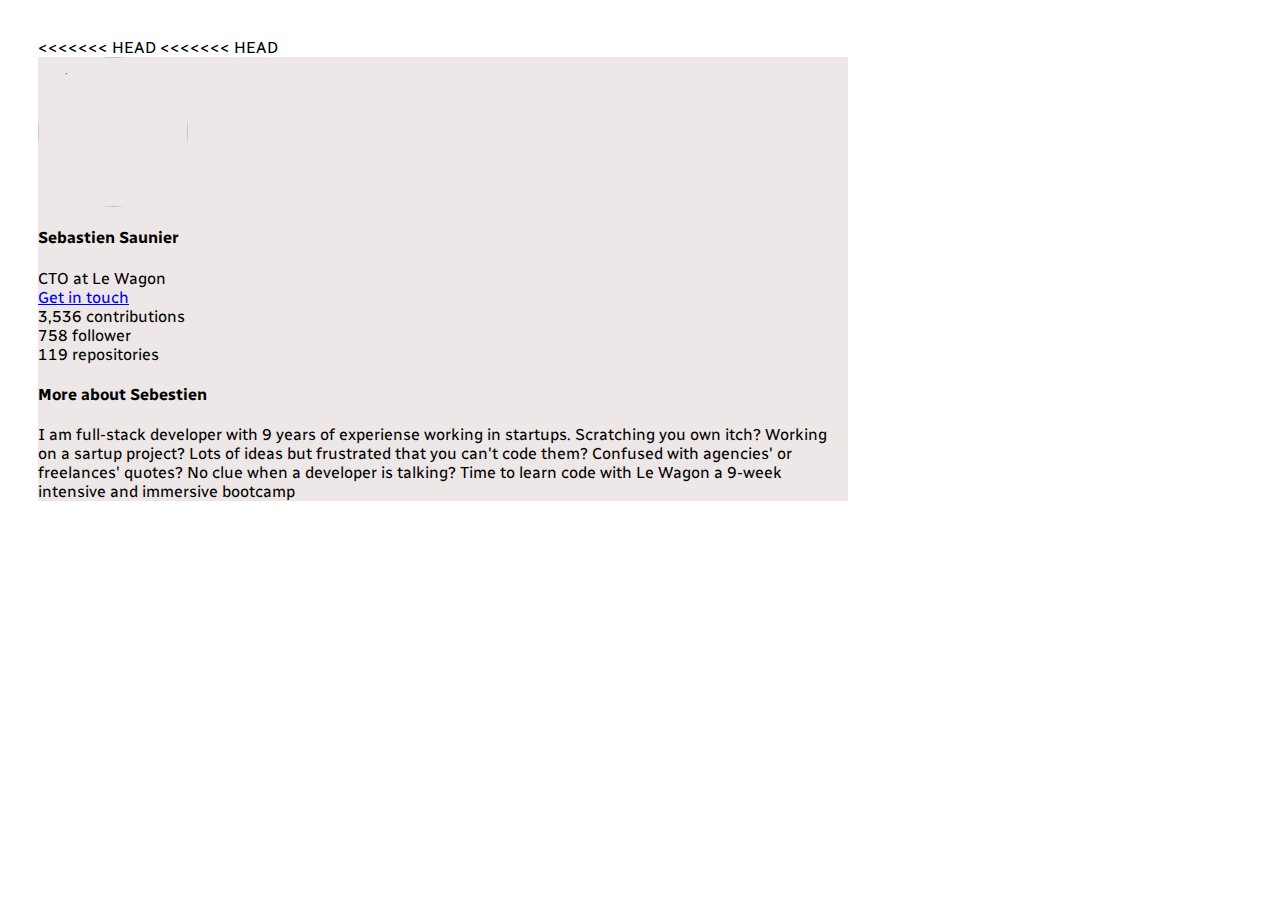
==== index.html @ d3c4bfcc "Update index.html" ====
<<<<<<< HEAD
<<<<<<< HEAD
<!DOCTYPE html>
<html lang="en">
<head>
    <meta charset="UTF-8">
    <meta http-equiv="X-UA-Compatible" content="IE=edge">
    <meta name="viewport" content="width=device-width, initial-scale=1.0">
    <title>Document</title>
    <link href="https://cdn.jsdelivr.net/npm/bootstrap@5.1.3/dist/css/bootstrap.min.css" rel="stylesheet" integrity="sha384-1BmE4kWBq78iYhFldvKuhfTAU6auU8tT94WrHftjDbrCEXSU1oBoqyl2QvZ6jIW3" crossorigin="anonymous">
    <link rel="stylesheet" href="https://cdn.jsdelivr.net/npm/bootstrap-icons@1.8.2/font/bootstrap-icons.css">
    <link rel="stylesheet" href="./assets/css/10.css">
    <link href="https://fonts.googleapis.com/css2?family=Radio+Canada&display=swap" rel="stylesheet">
</head>
<body>
    <div class="container d-flex shadow-lg justify-content-between m-5">
            <div class="card d-flex text-center pt-5 m-3 shadow" style="width: 25rem;">
                <div class="card-body m-3">
                    <img src="https://images.unsplash.com/photo-1615109398623-88346a601842?ixlib=rb-1.2.1&ixid=MnwxMjA3fDB8MHxzZWFyY2h8MTR8fG1hbnxlbnwwfHwwfHw%3D&auto=format&fit=crop&w=500&q=60" alt="...">
                <h4 class="card-title pt-2">Sebastien Saunier</h4>

                <div class="pb-3 fs-5 m-3">
                    <span class="text-secondary">CTO at Le Wagon</span>
                </div>
                <div>
                <a href="http://forben95.github.io/" class="btn btn btn-success fs-5 opacity-75 pt-2">Get in touch</a> 
                </div>
                </div>
            </div>


        <div class="d-flex container flex-wrap gap-4 p-3 justify-content-center">
                
            <div class="card p-5 crad shadow">
                <span class="text-success opacity-75 fs-2 text-center">3,536</span>
                <span class="text-secondary opacity-50 fs-5 text-center">contributions</span> 

            </div>

            <div class="card p-5 crad shadow">
                <span class="text-success opacity-75 fs-2 text-center">758</span>
                <span class="text-secondary opacity-50 fs-5 text-center">follower</span> 
            </div>

            <div class="card p-5 crad shadow">
                <span class="text-success opacity-75 fs-2 text-center">119</span>
                <span class="text-secondary opacity-50 fs-5 text-center">repositories</span> 
            </div>

            <div class="card d-flex justify-content-center shadow">
            <h4 class="text-center pt-5 pb-2">More about Sebestien</h4>
            <p class="text-justify m-3 pb-2 text-secondary">I am full-stack developer with 9 years of experiense working in startups. Scratching you own itch? Working on a sartup project? Lots of ideas but frustrated that you can't code them? Confused with agencies' or freelances' quotes? No clue when a developer is talking? Time to learn code with Le Wagon a 9-week intensive and immersive bootcamp
            </p>
            </div>

            </div>
        

    </div>




</body>
---- assets/css/10.css ----
body {
    padding: 30px;
    font-family: 'Radio Canada', sans-serif;
}



img {
    width: 150px;
    border-radius: 50%;
    height: 150px;
    object-fit: cover;
}

.crad {
    width: calc((100% - 2 * 1.5rem) / 3);
}

.container {
    width: 90vh;
    background-color: rgb(238, 231, 231);
}
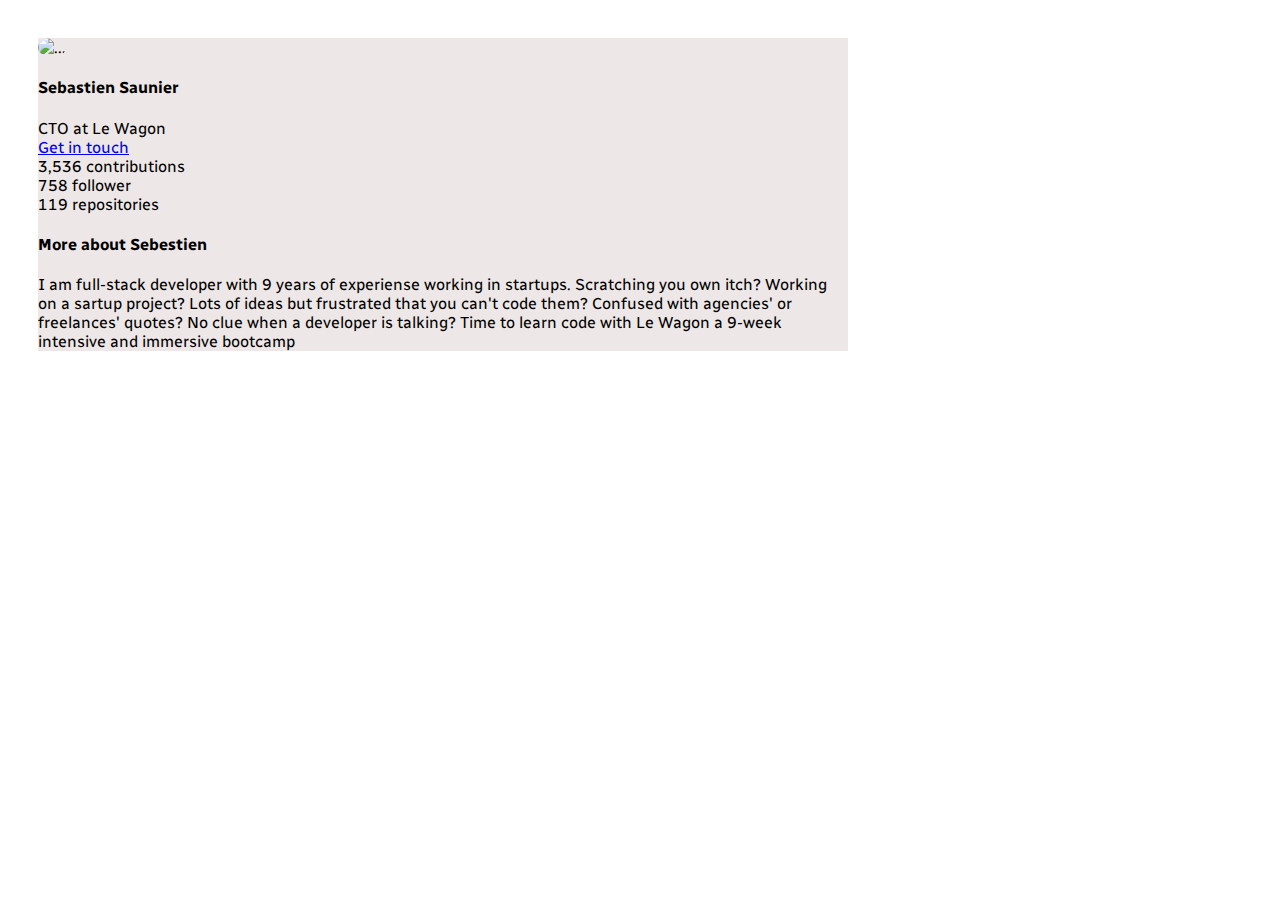
==== commit 2cc9fa44: "Update index.html" ====
--- a/index.html
+++ b/index.html
@@ -1,5 +1,3 @@
-<<<<<<< HEAD
-<<<<<<< HEAD
 <!DOCTYPE html>
 <html lang="en">
 <head>
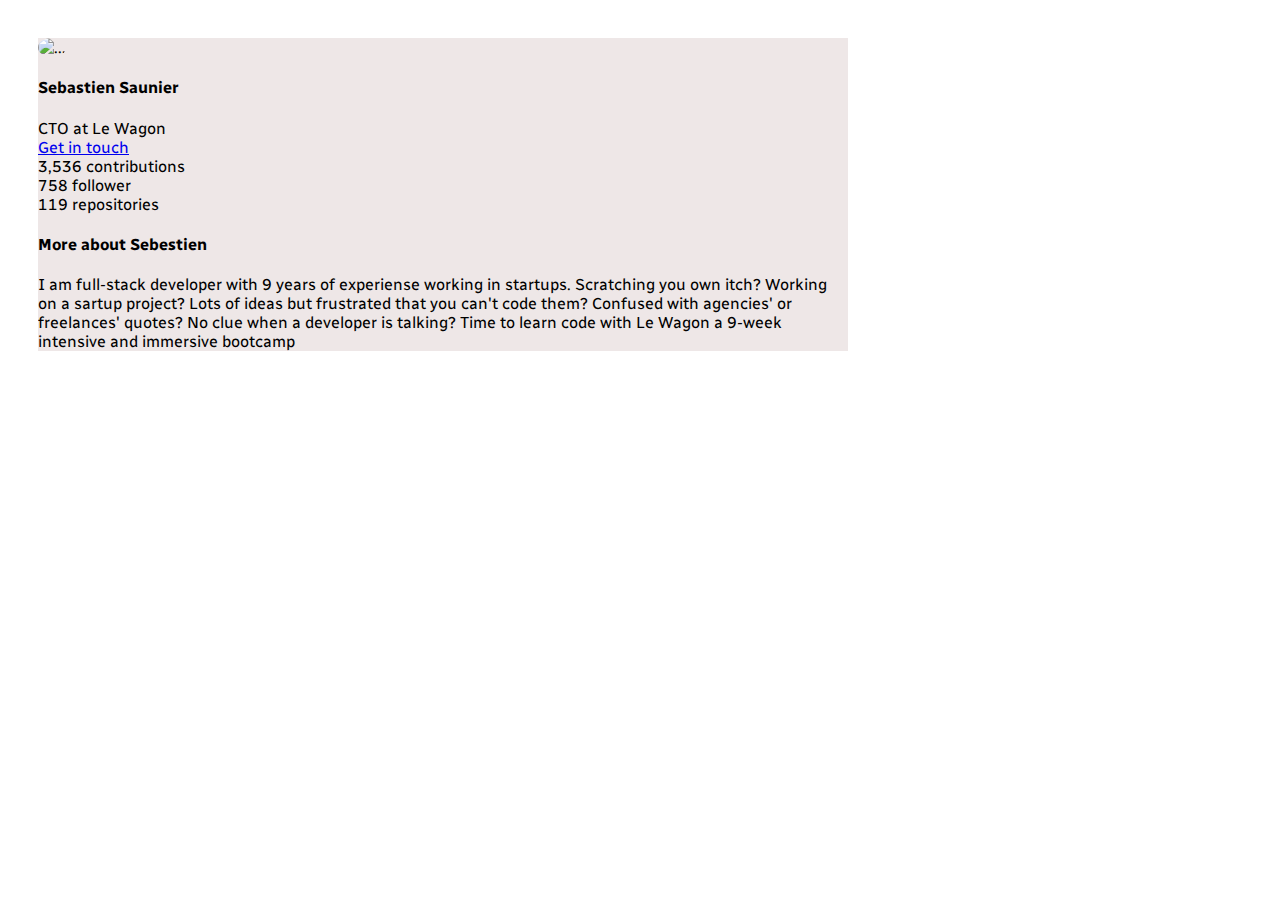
==== commit 4c59875e: "Update index.html" ====
--- a/index.html
+++ b/index.html
@@ -21,7 +21,7 @@
                     <span class="text-secondary">CTO at Le Wagon</span>
                 </div>
                 <div>
-                <a href="http://forben95.github.io/" class="btn btn btn-success fs-5 opacity-75 pt-2">Get in touch</a> 
+                <a href="https://github.com/Forben95/Home10" class="btn btn btn-success fs-5 opacity-75 pt-2">Get in touch</a> 
                 </div>
                 </div>
             </div>
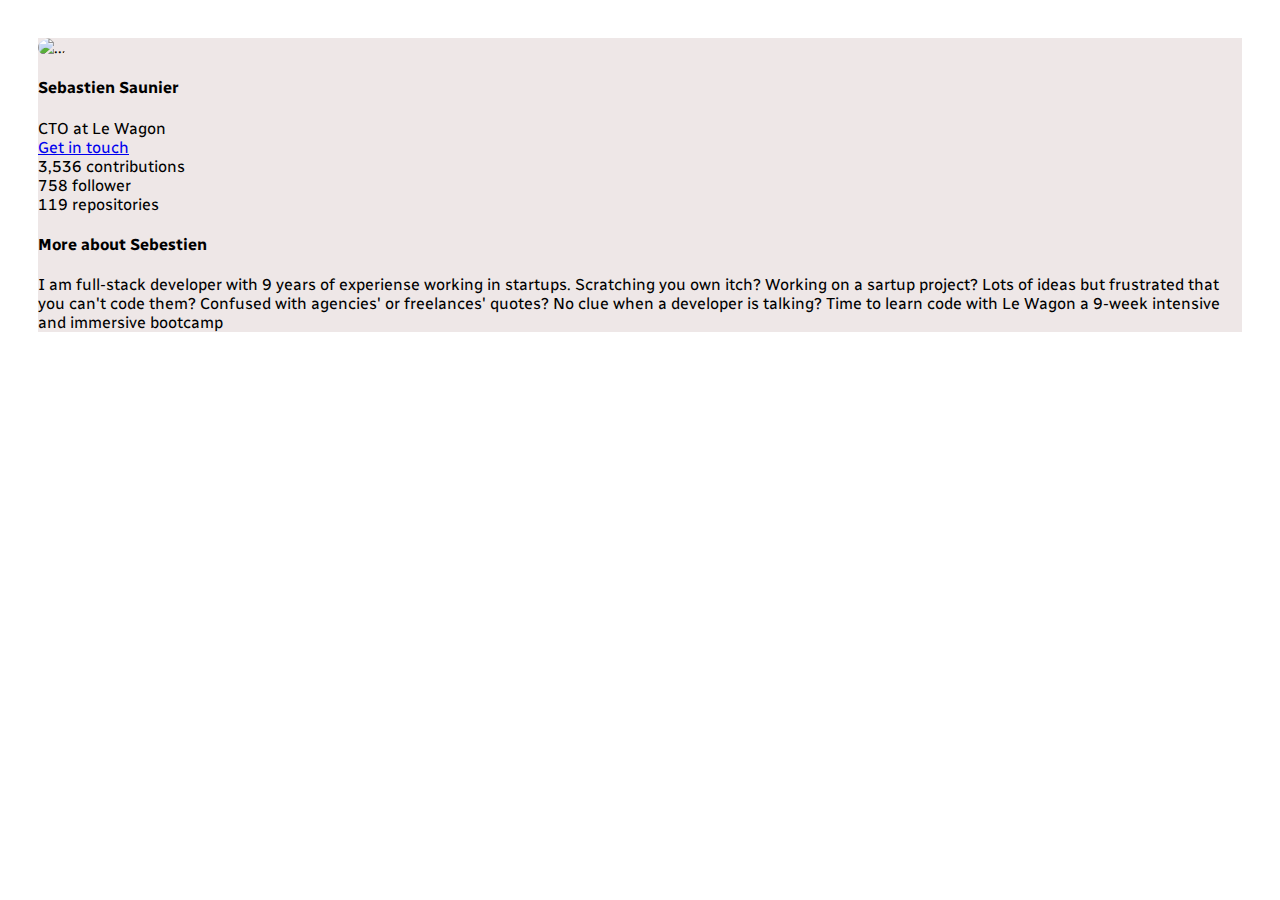
==== commit 183e8396: "0" ====
--- a/index.html
+++ b/index.html
@@ -12,19 +12,19 @@
 </head>
 <body>
     <div class="container d-flex shadow-lg justify-content-between m-5">
-            <div class="card d-flex text-center pt-5 m-3 shadow" style="width: 25rem;">
-                <div class="card-body m-3">
-                    <img src="https://images.unsplash.com/photo-1615109398623-88346a601842?ixlib=rb-1.2.1&ixid=MnwxMjA3fDB8MHxzZWFyY2h8MTR8fG1hbnxlbnwwfHwwfHw%3D&auto=format&fit=crop&w=500&q=60" alt="...">
+        <div class="card d-flex text-center pt-5 m-3 shadow" style="width: 25rem;">
+            <div class="card-body m-3">
+                <img src="https://images.unsplash.com/photo-1615109398623-88346a601842?ixlib=rb-1.2.1&ixid=MnwxMjA3fDB8MHxzZWFyY2h8MTR8fG1hbnxlbnwwfHwwfHw%3D&auto=format&fit=crop&w=500&q=60" alt="...">
                 <h4 class="card-title pt-2">Sebastien Saunier</h4>
 
                 <div class="pb-3 fs-5 m-3">
                     <span class="text-secondary">CTO at Le Wagon</span>
                 </div>
                 <div>
-                <a href="https://github.com/Forben95/Home10" class="btn btn btn-success fs-5 opacity-75 pt-2">Get in touch</a> 
-                </div>
+                <a href="http://forben95.github.io/" class="btn btn btn-success fs-5 opacity-75 pt-2">Get in touch</a> 
                 </div>
             </div>
+        </div>
 
 
         <div class="d-flex container flex-wrap gap-4 p-3 justify-content-center">
@@ -51,7 +51,7 @@
             </p>
             </div>
 
-            </div>
+        </div>
         
 
     </div>
@@ -60,4 +60,3 @@
 
 
 </body>
-
--- a/assets/css/10.css
+++ b/assets/css/10.css
@@ -1,23 +1,22 @@
-body {
-    padding: 30px;
-    font-family: 'Radio Canada', sans-serif;
-}
-
-
-
-img {
-    width: 150px;
-    border-radius: 50%;
-    height: 150px;
-    object-fit: cover;
-}
-
-.crad {
-    width: calc((100% - 2 * 1.5rem) / 3);
-}
-
-.container {
-    width: 90vh;
-    background-color: rgb(238, 231, 231);
-}
-
+body {
+    padding: 30px;
+    font-family: 'Radio Canada', sans-serif;
+}
+
+
+
+img {
+    width: 150px;
+    border-radius: 50%;
+    height: 150px;
+    object-fit: cover;
+}
+
+.crad {
+    width: calc((100% - 2 * 1.5rem) / 3);
+}
+
+.container {
+    background-color: rgb(238, 231, 231);
+}
+
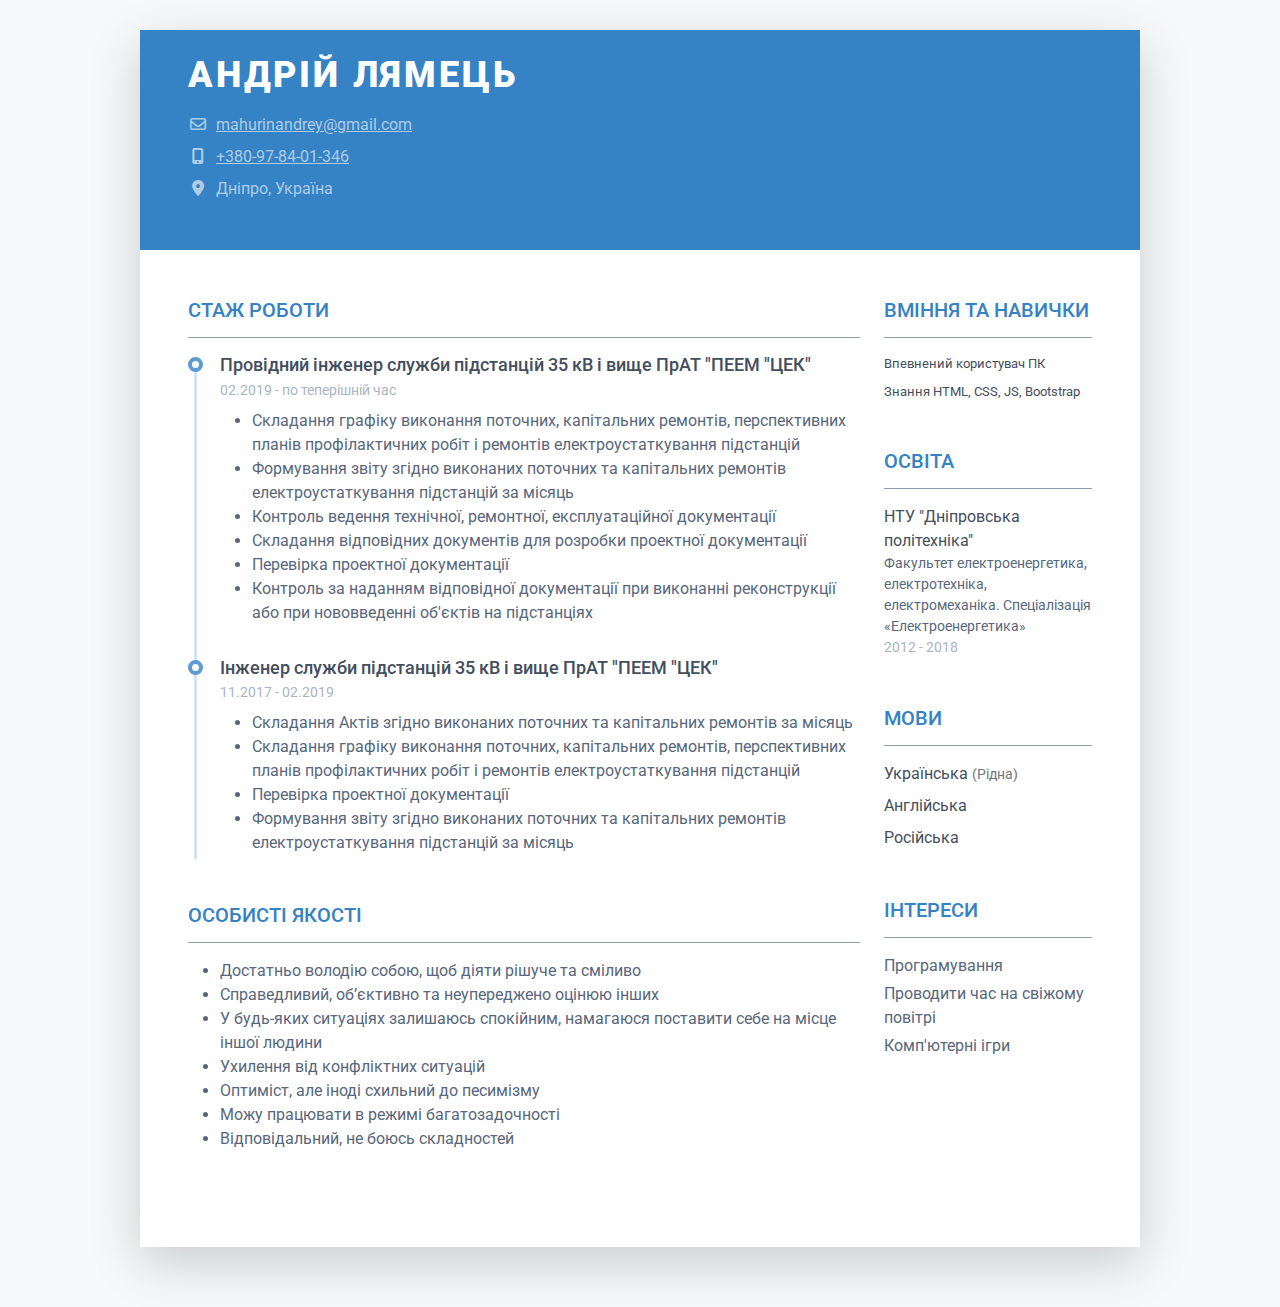
==== commit 4ae37a0a: "Resume" ====
--- a/index.html
+++ b/index.html
@@ -1,62 +1,197 @@
 <!DOCTYPE html>
-<html lang="en">
+<html lang="en"> 
 <head>
-    <meta charset="UTF-8">
+    <title>Андрій Лямець</title>
+    
+    <!-- Meta -->
+    <meta charset="utf-8">
     <meta http-equiv="X-UA-Compatible" content="IE=edge">
     <meta name="viewport" content="width=device-width, initial-scale=1.0">
-    <title>Document</title>
-    <link href="https://cdn.jsdelivr.net/npm/bootstrap@5.1.3/dist/css/bootstrap.min.css" rel="stylesheet" integrity="sha384-1BmE4kWBq78iYhFldvKuhfTAU6auU8tT94WrHftjDbrCEXSU1oBoqyl2QvZ6jIW3" crossorigin="anonymous">
-    <link rel="stylesheet" href="https://cdn.jsdelivr.net/npm/bootstrap-icons@1.8.2/font/bootstrap-icons.css">
-    <link rel="stylesheet" href="./assets/css/10.css">
-    <link href="https://fonts.googleapis.com/css2?family=Radio+Canada&display=swap" rel="stylesheet">
-</head>
-<body>
-    <div class="container d-flex shadow-lg justify-content-between m-5">
-        <div class="card d-flex text-center pt-5 m-3 shadow" style="width: 25rem;">
-            <div class="card-body m-3">
-                <img src="https://images.unsplash.com/photo-1615109398623-88346a601842?ixlib=rb-1.2.1&ixid=MnwxMjA3fDB8MHxzZWFyY2h8MTR8fG1hbnxlbnwwfHwwfHw%3D&auto=format&fit=crop&w=500&q=60" alt="...">
-                <h4 class="card-title pt-2">Sebastien Saunier</h4>
+    <meta name="description" content="Responsive Resume Template">
+    <meta name="author" content="Xiaoying Riley at 3rd Wave Media">    
+    
+    <!-- Google Font -->
+    <link href="https://fonts.googleapis.com/css?family=Roboto:300,400,500,700,900" rel="stylesheet">
 
-                <div class="pb-3 fs-5 m-3">
-                    <span class="text-secondary">CTO at Le Wagon</span>
-                </div>
-                <div>
-                <a href="http://forben95.github.io/" class="btn btn btn-success fs-5 opacity-75 pt-2">Get in touch</a> 
-                </div>
-            </div>
-        </div>
+		<!-- FontAwesome CDN -->
+		<link rel="stylesheet" href="https://cdnjs.cloudflare.com/ajax/libs/font-awesome/6.0.0/css/all.min.css" integrity="sha512-9usAa10IRO0HhonpyAIVpjrylPvoDwiPUiKdWk5t3PyolY1cOd4DSE0Ga+ri4AuTroPR5aQvXU9xC6qOPnzFeg==" crossorigin="anonymous" referrerpolicy="no-referrer" />
+    
+    <!-- FontAwesome JS-->
+		<script defer src="assets/fontawesome/js/all.min.js"></script>
+
+    <!-- Theme CSS -->  
+    <link id="theme-style" rel="stylesheet" href="assets/css/style.css">
 
 
-        <div class="d-flex container flex-wrap gap-4 p-3 justify-content-center">
-                
-            <div class="card p-5 crad shadow">
-                <span class="text-success opacity-75 fs-2 text-center">3,536</span>
-                <span class="text-secondary opacity-50 fs-5 text-center">contributions</span> 
+</head> 
 
-            </div>
+<body>	
 
-            <div class="card p-5 crad shadow">
-                <span class="text-success opacity-75 fs-2 text-center">758</span>
-                <span class="text-secondary opacity-50 fs-5 text-center">follower</span> 
-            </div>
+    <article class="resume-wrapper text-center position-relative">
+	    <div class="resume-wrapper-inner mx-auto text-start bg-white shadow-lg">
+		    <header class="resume-header pt-4 pt-md-0">
+			    <div class="row">
+				    <div class="col-block col-md-auto resume-picture-holder text-center text-md-start">
+				        <img class="picture" src="" alt="">
+				    </div><!--//col-->
+				    <div class="col">
+					    <div class="row p-4 justify-content-center justify-content-md-between">
+						    <div class="primary-info col-auto">
+							    <h1 class="name mt-0 mb-3 text-white text-uppercase text-uppercase">Андрій Лямець</h1>
+							    <ul class="list-unstyled">
+								    <li class="mb-2"><a class="text-link" href="mailto:mahurinandrey@gmail.com"><i class="far fa-envelope fa-fw me-2" data-fa-transform="grow-3"></i>mahurinandrey@gmail.com</a></li>
+								    <li class="mb-2"><a class="text-link" href="tel:+380-97-84-01-346"><i class="fas fa-mobile-alt fa-fw me-2" data-fa-transform="grow-6"></i>+380-97-84-01-346</a></li>
+										<li><p><i class="fa-solid fa-location-dot fa-fw me-2"></i>Дніпро, Україна</p></li>
+							    </ul>
+						    </div><!--//primary-info-->
+					    </div><!--//row-->
+					    
+				    </div><!--//col-->
+			    </div><!--//row-->
+		    </header>
+		    <div class="resume-body p-5">
+			    
+			    <div class="row">
+				    <div class="col-lg-9">
+					    <section class="resume-section experience-section mb-5">
+						    <h2 class="resume-section-title text-uppercase font-weight-bold pb-3 mb-3">Стаж роботи</h2>
+						    <div class="resume-section-content">
+							    <div class="resume-timeline position-relative">
+								    <article class="resume-timeline-item position-relative pb-3">
+									    
+									    <div class="resume-timeline-item-header mb-2">
+										    <div class="d-flex flex-column flex-md-row">
+										        <h3 class="resume-position-title font-weight-bold mb-1">Провідний інженер служби підстанцій 35 кВ і вище ПрАТ "ПЕЕМ "ЦЕК"</h3>
+										        <div class="resume-company-name ms-auto"></div>
+										    </div><!--//row-->
+										    <div class="resume-position-time">02.2019 - по теперішній час</div>
+									    </div><!--//resume-timeline-item-header-->
+									    <div class="resume-timeline-item-desc">
+										    <ul>
+											    <li>Складання графіку виконання поточних, капітальних ремонтів,  перспективних планів профілактичних робіт і ремонтів електроустаткування підстанцій</li>
+											    <li>Формування звіту згідно виконаних поточних та капітальних ремонтів електроустаткування підстанцій за місяць</li>
+												<li>Контроль ведення технічної, ремонтної, експлуатаційної документації</li>
+												<li>Складання відповідних документів для розробки проектної документації</li>
+                                                <li>Перевірка проектної документації</li>
+												<li>Контроль за наданням відповідної документації при виконанні реконструкції або при нововведенні об'єктів на підстанціях</li>
+										    </ul>
+									    </div><!--//resume-timeline-item-desc-->
 
-            <div class="card p-5 crad shadow">
-                <span class="text-success opacity-75 fs-2 text-center">119</span>
-                <span class="text-secondary opacity-50 fs-5 text-center">repositories</span> 
-            </div>
+								    </article><!--//resume-timeline-item-->
+								    
+								    <article class="resume-timeline-item position-relative">
+									    
+									    <div class="resume-timeline-item-header mb-2">
+										    <div class="d-flex flex-column flex-md-row">
+										        <h3 class="resume-position-title font-weight-bold mb-1">Інженер служби підстанцій 35 кВ і вище ПрАТ "ПЕЕМ "ЦЕК"</h3>
+										        <div class="resume-company-name ms-auto"></div>
+										    </div><!--//row-->
+										    <div class="resume-position-time">11.2017 - 02.2019</div>
+									    </div><!--//resume-timeline-item-header-->
+									    <div class="resume-timeline-item-desc">
+										    <ul>
+											    <li>Складання Актів згідно виконаних поточних та капітальних ремонтів за місяць</li>
+											    <li>Складання графіку виконання поточних, капітальних ремонтів,  перспективних планів профілактичних робіт і ремонтів електроустаткування підстанцій</li>
+                                                <li>Перевірка проектної документації</li>
+                                                <li>Формування звіту згідно виконаних поточних та капітальних ремонтів електроустаткування підстанцій за місяць</li>
+										    </ul>
+									    </div><!--//resume-timeline-item-desc-->
 
-            <div class="card d-flex justify-content-center shadow">
-            <h4 class="text-center pt-5 pb-2">More about Sebestien</h4>
-            <p class="text-justify m-3 pb-2 text-secondary">I am full-stack developer with 9 years of experiense working in startups. Scratching you own itch? Working on a sartup project? Lots of ideas but frustrated that you can't code them? Confused with agencies' or freelances' quotes? No clue when a developer is talking? Time to learn code with Le Wagon a 9-week intensive and immersive bootcamp
-            </p>
-            </div>
+								    </article><!--//resume-timeline-item-->
 
-        </div>
-        
+								    
+								    
+							    </div><!--//resume-timeline-->
 
-    </div>
-
-
-
+									<section class="resume-section summary-section mt-5">
+										<h2 class="resume-section-title text-uppercase font-weight-bold pb-3 mb-3">Особисті якості</h2>
+										<div class="resume-section-content">
+											<ul>
+											    <li>Достатньо володію собою, щоб діяти рішуче та сміливо</li>
+												<li>Справедливий, об’єктивно та неупереджено оцінюю інших</li>
+												<li>У будь-яких ситуаціях залишаюсь спокійним, намагаюся поставити себе на місце іншої людини</li>
+                                                <li>Ухилення від конфліктних ситуацій</li>
+											    <li>Оптиміст, але іноді схильний до песимізму</li>
+												<li>Можу працювати в режимі багатозадочності</li>
+                                                <li>Відповідальний, не боюсь складностей</li>
+										    </ul>
+										</div>
+			    				</section><!--//summary-section-->
+							    
+							    
+							    
+							    
+							    
+							    
+						    </div>
+					    </section><!--//experience-section-->
+				    </div>
+				    <div class="col-lg-3">
+					    <section class="resume-section skills-section mb-5">
+						    <h2 class="resume-section-title text-uppercase font-weight-bold pb-3 mb-3">Вміння та навички</h2>
+						    <div class="resume-section-content">
+						        <div class="resume-skill-item">
+							        <ul class="list-unstyled mb-4">
+								        <li class="mb-2">
+								            <div class="resume-skill-name">Впевнений користувач ПК</div>
+								        </li>
+								        <li class="mb-2">
+								        <li class="mb-2">
+								            <div class="resume-skill-name">Знання HTML, CSS, JS, Bootstrap</div>
+								        </li>
+							        </ul>
+						        </div><!--//resume-skill-item-->
+						        
+						    </div><!--resume-section-content-->
+					    </section><!--//skills-section-->
+					    <section class="resume-section education-section mb-5">
+						    <h2 class="resume-section-title text-uppercase font-weight-bold pb-3 mb-3">Освіта</h2>
+						    <div class="resume-section-content">
+							    <ul class="list-unstyled">
+								    <li class="mb-2">
+								        <div class="resume-degree font-weight-bold">НТУ "Дніпровська політехніка"</div>
+								        <div class="resume-degree-org">Факультет електроенергетика, електротехніка, електромеханіка. Спеціалізація «Електроенергетика»</div>
+								        <div class="resume-degree-time">2012 - 2018</div>
+								    </li>
+								    <!--<li>
+								        <div class="resume-degree font-weight-bold">ORT Dnipro</div>
+								        <div class="resume-degree-org">Курси з основ програмування HTML, CSS, JS</div>
+								        <div class="resume-degree-time">01.2022 - по теперішній час</div>
+								    </li>-->
+							    </ul>
+						    </div>
+					    </section><!--//education-section-->
+					    <section class="resume-section language-section mb-5">
+						    <h2 class="resume-section-title text-uppercase font-weight-bold pb-3 mb-3">Мови</h2>
+						    <div class="resume-section-content">
+							    <ul class="list-unstyled resume-lang-list">
+								    <li class="mb-2"><span class="resume-lang-name font-weight-bold">Українська</span> <small class="text-muted font-weight-normal">(Рідна)</small></li>
+									<li class="mb-2 align-middle"><span class="resume-lang-name font-weight-bold">Англійська</span> <small class="text-muted font-weight-normal"></small></li>
+								    <li class="mb-2 align-middle"><span class="resume-lang-name font-weight-bold">Російська</span> <small class="text-muted font-weight-normal"></small></li>
+								   
+							    </ul>
+						    </div>
+					    </section><!--//language-section-->
+					    <section class="resume-section interests-section mb-5">
+						    <h2 class="resume-section-title text-uppercase font-weight-bold pb-3 mb-3">Інтереси</h2>
+						    <div class="resume-section-content">
+							    <ul class="list-unstyled">
+								    <li class="mb-1">Програмування</li>
+								    <li class="mb-1">Проводити час на свіжому повітрі</li>
+								    <li class="mb-1">Комп'ютерні ігри</li>
+							    </ul>
+						    </div>
+					    </section><!--//interests-section-->
+					    
+				    </div>
+			    </div><!--//row-->
+		    </div><!--//resume-body-->
+		    
+		    
+	    </div>
+    </article> 
+   
 
 </body>
+</html> 
+
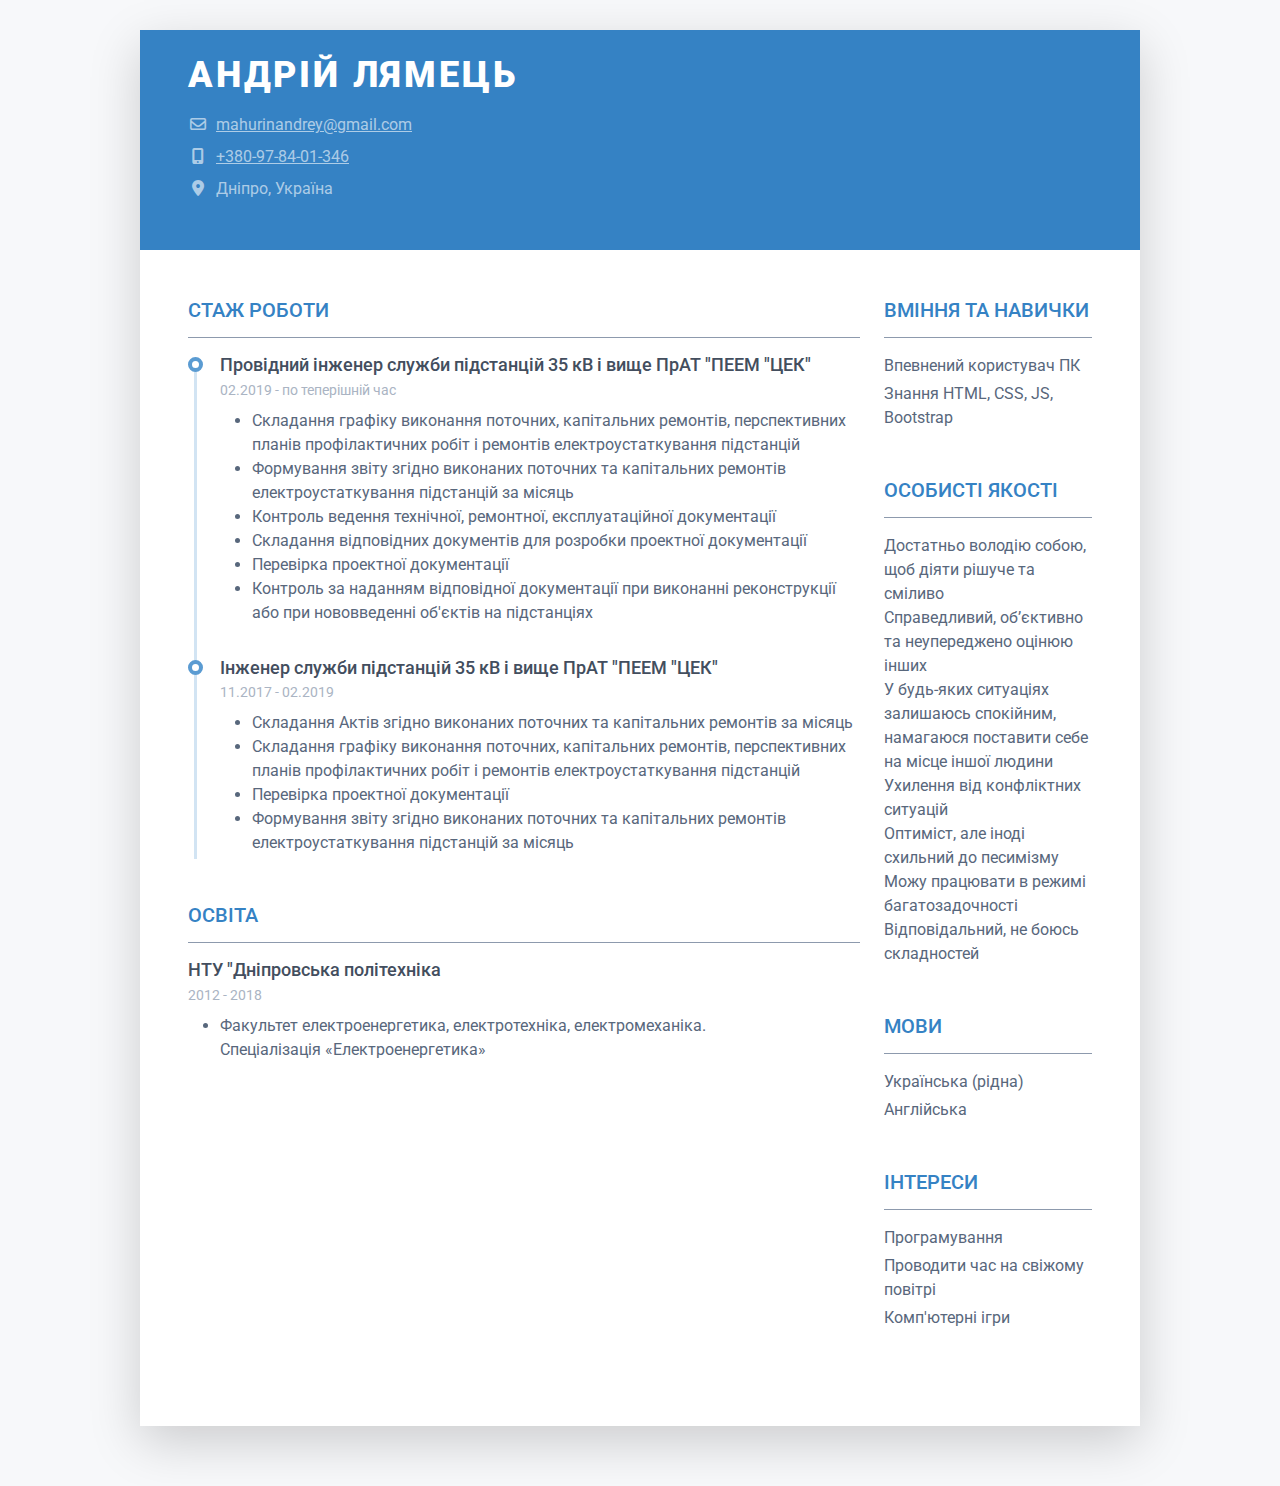
==== commit 0d9535cc: "Resume 1" ====
--- a/index.html
+++ b/index.html
@@ -1,196 +1,197 @@
 <!DOCTYPE html>
-<html lang="en"> 
+<html lang="en">
 <head>
     <title>Андрій Лямець</title>
-    
+
     <!-- Meta -->
     <meta charset="utf-8">
     <meta http-equiv="X-UA-Compatible" content="IE=edge">
     <meta name="viewport" content="width=device-width, initial-scale=1.0">
     <meta name="description" content="Responsive Resume Template">
-    <meta name="author" content="Xiaoying Riley at 3rd Wave Media">    
-    
+    <meta name="author" content="Xiaoying Riley at 3rd Wave Media">
+
     <!-- Google Font -->
     <link href="https://fonts.googleapis.com/css?family=Roboto:300,400,500,700,900" rel="stylesheet">
 
-		<!-- FontAwesome CDN -->
-		<link rel="stylesheet" href="https://cdnjs.cloudflare.com/ajax/libs/font-awesome/6.0.0/css/all.min.css" integrity="sha512-9usAa10IRO0HhonpyAIVpjrylPvoDwiPUiKdWk5t3PyolY1cOd4DSE0Ga+ri4AuTroPR5aQvXU9xC6qOPnzFeg==" crossorigin="anonymous" referrerpolicy="no-referrer" />
-    
+    <!-- FontAwesome CDN -->
+    <link rel="stylesheet" href="https://cdnjs.cloudflare.com/ajax/libs/font-awesome/6.0.0/css/all.min.css"
+          integrity="sha512-9usAa10IRO0HhonpyAIVpjrylPvoDwiPUiKdWk5t3PyolY1cOd4DSE0Ga+ri4AuTroPR5aQvXU9xC6qOPnzFeg=="
+          crossorigin="anonymous" referrerpolicy="no-referrer"/>
+
     <!-- FontAwesome JS-->
-		<script defer src="assets/fontawesome/js/all.min.js"></script>
+    <script defer src="assets/fontawesome/js/all.min.js"></script>
 
-    <!-- Theme CSS -->  
+    <!-- Theme CSS -->
     <link id="theme-style" rel="stylesheet" href="assets/css/style.css">
 
 
-</head> 
+</head>
 
-<body>	
+<body>
 
-    <article class="resume-wrapper text-center position-relative">
-	    <div class="resume-wrapper-inner mx-auto text-start bg-white shadow-lg">
-		    <header class="resume-header pt-4 pt-md-0">
-			    <div class="row">
-				    <div class="col-block col-md-auto resume-picture-holder text-center text-md-start">
-				        <img class="picture" src="" alt="">
-				    </div><!--//col-->
-				    <div class="col">
-					    <div class="row p-4 justify-content-center justify-content-md-between">
-						    <div class="primary-info col-auto">
-							    <h1 class="name mt-0 mb-3 text-white text-uppercase text-uppercase">Андрій Лямець</h1>
-							    <ul class="list-unstyled">
-								    <li class="mb-2"><a class="text-link" href="mailto:mahurinandrey@gmail.com"><i class="far fa-envelope fa-fw me-2" data-fa-transform="grow-3"></i>mahurinandrey@gmail.com</a></li>
-								    <li class="mb-2"><a class="text-link" href="tel:+380-97-84-01-346"><i class="fas fa-mobile-alt fa-fw me-2" data-fa-transform="grow-6"></i>+380-97-84-01-346</a></li>
-										<li><p><i class="fa-solid fa-location-dot fa-fw me-2"></i>Дніпро, Україна</p></li>
-							    </ul>
-						    </div><!--//primary-info-->
-					    </div><!--//row-->
-					    
-				    </div><!--//col-->
-			    </div><!--//row-->
-		    </header>
-		    <div class="resume-body p-5">
-			    
-			    <div class="row">
-				    <div class="col-lg-9">
-					    <section class="resume-section experience-section mb-5">
-						    <h2 class="resume-section-title text-uppercase font-weight-bold pb-3 mb-3">Стаж роботи</h2>
-						    <div class="resume-section-content">
-							    <div class="resume-timeline position-relative">
-								    <article class="resume-timeline-item position-relative pb-3">
-									    
-									    <div class="resume-timeline-item-header mb-2">
-										    <div class="d-flex flex-column flex-md-row">
-										        <h3 class="resume-position-title font-weight-bold mb-1">Провідний інженер служби підстанцій 35 кВ і вище ПрАТ "ПЕЕМ "ЦЕК"</h3>
-										        <div class="resume-company-name ms-auto"></div>
-										    </div><!--//row-->
-										    <div class="resume-position-time">02.2019 - по теперішній час</div>
-									    </div><!--//resume-timeline-item-header-->
-									    <div class="resume-timeline-item-desc">
-										    <ul>
-											    <li>Складання графіку виконання поточних, капітальних ремонтів,  перспективних планів профілактичних робіт і ремонтів електроустаткування підстанцій</li>
-											    <li>Формування звіту згідно виконаних поточних та капітальних ремонтів електроустаткування підстанцій за місяць</li>
-												<li>Контроль ведення технічної, ремонтної, експлуатаційної документації</li>
-												<li>Складання відповідних документів для розробки проектної документації</li>
-                                                <li>Перевірка проектної документації</li>
-												<li>Контроль за наданням відповідної документації при виконанні реконструкції або при нововведенні об'єктів на підстанціях</li>
-										    </ul>
-									    </div><!--//resume-timeline-item-desc-->
+<article class="resume-wrapper text-center position-relative">
+    <div class="resume-wrapper-inner mx-auto text-start bg-white shadow-lg">
+        <header class="resume-header pt-4 pt-md-0">
+            <div class="row">
+                <div class="col-block col-md-auto resume-picture-holder text-center text-md-start">
+                    <img class="picture" src="" alt="">
+                </div><!--//col-->
+                <div class="col">
+                    <div class="row p-4 justify-content-center justify-content-md-between">
+                        <div class="primary-info col-auto">
+                            <h1 class="name mt-0 mb-3 text-white text-uppercase text-uppercase">Андрій Лямець</h1>
+                            <ul class="list-unstyled">
+                                <li class="mb-2"><a class="text-link" href="mailto:mahurinandrey@gmail.com"><i
+                                        class="far fa-envelope fa-fw me-2" data-fa-transform="grow-3"></i>mahurinandrey@gmail.com</a>
+                                </li>
+                                <li class="mb-2"><a class="text-link" href="tel:+380-97-84-01-346"><i
+                                        class="fas fa-mobile-alt fa-fw me-2" data-fa-transform="grow-6"></i>+380-97-84-01-346</a>
+                                </li>
+                                <li><p><i class="fa-solid fa-location-dot fa-fw me-2"></i>Дніпро, Україна</p></li>
+                            </ul>
+                        </div><!--//primary-info-->
+                    </div><!--//row-->
 
-								    </article><!--//resume-timeline-item-->
-								    
-								    <article class="resume-timeline-item position-relative">
-									    
-									    <div class="resume-timeline-item-header mb-2">
-										    <div class="d-flex flex-column flex-md-row">
-										        <h3 class="resume-position-title font-weight-bold mb-1">Інженер служби підстанцій 35 кВ і вище ПрАТ "ПЕЕМ "ЦЕК"</h3>
-										        <div class="resume-company-name ms-auto"></div>
-										    </div><!--//row-->
-										    <div class="resume-position-time">11.2017 - 02.2019</div>
-									    </div><!--//resume-timeline-item-header-->
-									    <div class="resume-timeline-item-desc">
-										    <ul>
-											    <li>Складання Актів згідно виконаних поточних та капітальних ремонтів за місяць</li>
-											    <li>Складання графіку виконання поточних, капітальних ремонтів,  перспективних планів профілактичних робіт і ремонтів електроустаткування підстанцій</li>
-                                                <li>Перевірка проектної документації</li>
-                                                <li>Формування звіту згідно виконаних поточних та капітальних ремонтів електроустаткування підстанцій за місяць</li>
-										    </ul>
-									    </div><!--//resume-timeline-item-desc-->
+                </div><!--//col-->
+            </div><!--//row-->
+        </header>
+        <div class="resume-body p-5">
 
-								    </article><!--//resume-timeline-item-->
+            <div class="row">
+                <div class="col-lg-9">
+                    <section class="resume-section experience-section mb-5">
+                        <h2 class="resume-section-title text-uppercase font-weight-bold pb-3 mb-3">Стаж роботи</h2>
+                        <div class="resume-section-content">
+                            <div class="resume-timeline position-relative">
+                                <article class="resume-timeline-item position-relative pb-3">
 
-								    
-								    
-							    </div><!--//resume-timeline-->
+                                    <div class="resume-timeline-item-header mb-2">
+                                        <div class="d-flex flex-column flex-md-row">
+                                            <h3 class="resume-position-title font-weight-bold mb-1">Провідний інженер служби підстанцій 35 кВ і вище ПрАТ "ПЕЕМ "ЦЕК"</h3>
+                                            <div class="resume-company-name ms-auto"></div>
+                                        </div><!--//row-->
+                                        <div class="resume-position-time">02.2019 - по теперішній час</div>
+                                    </div><!--//resume-timeline-item-header-->
+                                    <div class="resume-timeline-item-desc">
+                                        <ul>
+                                            <li>Складання графіку виконання поточних, капітальних ремонтів,  перспективних планів профілактичних робіт і ремонтів електроустаткування підстанцій</li>
+                                            <li>Формування звіту згідно виконаних поточних та капітальних ремонтів електроустаткування підстанцій за місяць</li>
+                                            <li>Контроль ведення технічної, ремонтної, експлуатаційної документації</li>
+                                            <li>Складання відповідних документів для розробки проектної документації</li>
+                                            <li>Перевірка проектної документації</li>
+                                            <li>Контроль за наданням відповідної документації при виконанні реконструкції або при нововведенні об'єктів на підстанціях</li>
+                                        </ul>
+                                    </div><!--//resume-timeline-item-desc-->
 
-									<section class="resume-section summary-section mt-5">
-										<h2 class="resume-section-title text-uppercase font-weight-bold pb-3 mb-3">Особисті якості</h2>
-										<div class="resume-section-content">
-											<ul>
-											    <li>Достатньо володію собою, щоб діяти рішуче та сміливо</li>
-												<li>Справедливий, об’єктивно та неупереджено оцінюю інших</li>
-												<li>У будь-яких ситуаціях залишаюсь спокійним, намагаюся поставити себе на місце іншої людини</li>
-                                                <li>Ухилення від конфліктних ситуацій</li>
-											    <li>Оптиміст, але іноді схильний до песимізму</li>
-												<li>Можу працювати в режимі багатозадочності</li>
-                                                <li>Відповідальний, не боюсь складностей</li>
-										    </ul>
-										</div>
-			    				</section><!--//summary-section-->
-							    
-							    
-							    
-							    
-							    
-							    
-						    </div>
-					    </section><!--//experience-section-->
-				    </div>
-				    <div class="col-lg-3">
-					    <section class="resume-section skills-section mb-5">
-						    <h2 class="resume-section-title text-uppercase font-weight-bold pb-3 mb-3">Вміння та навички</h2>
-						    <div class="resume-section-content">
-						        <div class="resume-skill-item">
-							        <ul class="list-unstyled mb-4">
-								        <li class="mb-2">
-								            <div class="resume-skill-name">Впевнений користувач ПК</div>
-								        </li>
-								        <li class="mb-2">
-								        <li class="mb-2">
-								            <div class="resume-skill-name">Знання HTML, CSS, JS, Bootstrap</div>
-								        </li>
-							        </ul>
-						        </div><!--//resume-skill-item-->
-						        
-						    </div><!--resume-section-content-->
-					    </section><!--//skills-section-->
-					    <section class="resume-section education-section mb-5">
-						    <h2 class="resume-section-title text-uppercase font-weight-bold pb-3 mb-3">Освіта</h2>
-						    <div class="resume-section-content">
-							    <ul class="list-unstyled">
-								    <li class="mb-2">
-								        <div class="resume-degree font-weight-bold">НТУ "Дніпровська політехніка"</div>
-								        <div class="resume-degree-org">Факультет електроенергетика, електротехніка, електромеханіка. Спеціалізація «Електроенергетика»</div>
-								        <div class="resume-degree-time">2012 - 2018</div>
-								    </li>
-								    <!--<li>
-								        <div class="resume-degree font-weight-bold">ORT Dnipro</div>
-								        <div class="resume-degree-org">Курси з основ програмування HTML, CSS, JS</div>
-								        <div class="resume-degree-time">01.2022 - по теперішній час</div>
-								    </li>-->
-							    </ul>
-						    </div>
-					    </section><!--//education-section-->
-					    <section class="resume-section language-section mb-5">
-						    <h2 class="resume-section-title text-uppercase font-weight-bold pb-3 mb-3">Мови</h2>
-						    <div class="resume-section-content">
-							    <ul class="list-unstyled resume-lang-list">
-								    <li class="mb-2"><span class="resume-lang-name font-weight-bold">Українська</span> <small class="text-muted font-weight-normal">(Рідна)</small></li>
-									<li class="mb-2 align-middle"><span class="resume-lang-name font-weight-bold">Англійська</span> <small class="text-muted font-weight-normal"></small></li>
-								    <li class="mb-2 align-middle"><span class="resume-lang-name font-weight-bold">Російська</span> <small class="text-muted font-weight-normal"></small></li>
-								   
-							    </ul>
-						    </div>
-					    </section><!--//language-section-->
-					    <section class="resume-section interests-section mb-5">
-						    <h2 class="resume-section-title text-uppercase font-weight-bold pb-3 mb-3">Інтереси</h2>
-						    <div class="resume-section-content">
-							    <ul class="list-unstyled">
-								    <li class="mb-1">Програмування</li>
-								    <li class="mb-1">Проводити час на свіжому повітрі</li>
-								    <li class="mb-1">Комп'ютерні ігри</li>
-							    </ul>
-						    </div>
-					    </section><!--//interests-section-->
-					    
-				    </div>
-			    </div><!--//row-->
-		    </div><!--//resume-body-->
-		    
-		    
-	    </div>
-    </article> 
-   
+                                </article><!--//resume-timeline-item-->
+
+                                <article class="resume-timeline-item position-relative">
+
+                                    <div class="resume-timeline-item-header mb-2">
+                                        <div class="d-flex flex-column flex-md-row">
+                                            <h3 class="resume-position-title font-weight-bold mb-1">Інженер служби підстанцій 35 кВ і вище ПрАТ "ПЕЕМ "ЦЕК"</h3>
+                                            <div class="resume-company-name ms-auto"></div>
+                                        </div><!--//row-->
+                                        <div class="resume-position-time">11.2017 - 02.2019</div>
+                                    </div><!--//resume-timeline-item-header-->
+                                    <div class="resume-timeline-item-desc">
+                                        <ul>
+                                            <li>Складання Актів згідно виконаних поточних та капітальних ремонтів за місяць</li>
+                                            <li>Складання графіку виконання поточних, капітальних ремонтів,  перспективних планів профілактичних робіт і ремонтів електроустаткування підстанцій</li>
+                                            <li>Перевірка проектної документації</li>
+                                            <li>Формування звіту згідно виконаних поточних та капітальних ремонтів електроустаткування підстанцій за місяць</li>
+                                        </ul>
+                                    </div><!--//resume-timeline-item-desc-->
+
+                                </article><!--//resume-timeline-item-->
+
+                            </div><!--//resume-timeline-->
+
+
+                            <section class="resume-section summary-section mt-5">
+                                <h2 class="resume-section-title text-uppercase font-weight-bold pb-3 mb-3">
+                                    Освіта</h2>
+                                <div class="resume-timeline-item-header mb-2">
+                                    <div class="d-flex flex-column flex-md-row">
+                                        <h3 class="resume-position-title font-weight-bold mb-1">НТУ "Дніпровська
+                                            політехніка</h3>
+                                        <div class="resume-company-name ms-auto"></div>
+                                    </div><!--//row-->
+                                    <div class="resume-position-time">2012 - 2018</div>
+                                </div><!--//resume-timeline-item-header-->
+                                <div class="resume-timeline-item-desc">
+                                    <ul>
+                                        <li>Факультет електроенергетика,
+                                            електротехніка, електромеханіка.<br>
+                                            Спеціалізація «Електроенергетика»
+                                        </li>
+
+                                    </ul>
+                                </div><!--//resume-timeline-item-desc-->
+                            </section><!--//summary-section-->
+
+                        </div>
+                    </section><!--//experience-section-->
+                </div>
+                <div class="col-lg-3">
+                    <section class="resume-section interests-section mb-5">
+                        <h2 class="resume-section-title text-uppercase font-weight-bold pb-3 mb-3">
+                            Вміння та навички</h2>
+                        <div class="resume-section-content">
+                            <ul class="list-unstyled">
+                                <li class="mb-1">Впевнений користувач ПК</li>
+                                <li class="mb-1">Знання HTML, CSS, JS, Bootstrap</li>
+                            </ul>
+                        </div>
+                    </section><!--//interests-section-->
+
+                    <section class="resume-section interests-section mb-5">
+                        <h2 class="resume-section-title text-uppercase font-weight-bold pb-3 mb-3">
+                            Особисті якості</h2>
+                        <div class="resume-section-content">
+                            <ul class="list-unstyled">
+                                <li>Достатньо володію собою, щоб діяти рішуче та сміливо</li>
+                                <li>Справедливий, об’єктивно та неупереджено оцінюю інших</li>
+                                <li>У будь-яких ситуаціях залишаюсь спокійним, намагаюся поставити себе на місце іншої людини</li>
+                                <li>Ухилення від конфліктних ситуацій</li>
+                                <li>Оптиміст, але іноді схильний до песимізму</li>
+                                <li>Можу працювати в режимі багатозадочності</li>
+                                <li>Відповідальний, не боюсь складностей</li>
+                            </ul>
+                        </div>
+                    </section><!--//interests-section-->
+                    <section class="resume-section language-section mb-5">
+                        <section class="resume-section interests-section mb-5">
+                            <h2 class="resume-section-title text-uppercase font-weight-bold pb-3 mb-3">
+                                Мови</h2>
+                            <div class="resume-section-content">
+                                <ul class="list-unstyled">
+                                    <li class="mb-1">Українська (рідна)</li>
+                                    <li class="mb-1">Англійська</li>
+                                </ul>
+                            </div>
+                        </section><!--//interests-section-->
+                        <section class="resume-section interests-section mb-5">
+                            <h2 class="resume-section-title text-uppercase font-weight-bold pb-3 mb-3">
+                                Інтереси</h2>
+                            <div class="resume-section-content">
+                                <ul class="list-unstyled">
+                                    <li class="mb-1">Програмування</li>
+                                    <li class="mb-1">Проводити час на свіжому повітрі</li>
+                                    <li class="mb-1">Комп'ютерні ігри</li>
+                                </ul>
+                            </div>
+                        </section><!--//interests-section-->
+
+
+                </div>
+            </div><!--//row-->
+        </div><!--//resume-body-->
+
+
+    </div>
+</article>
+
 
 </body>
 </html> 
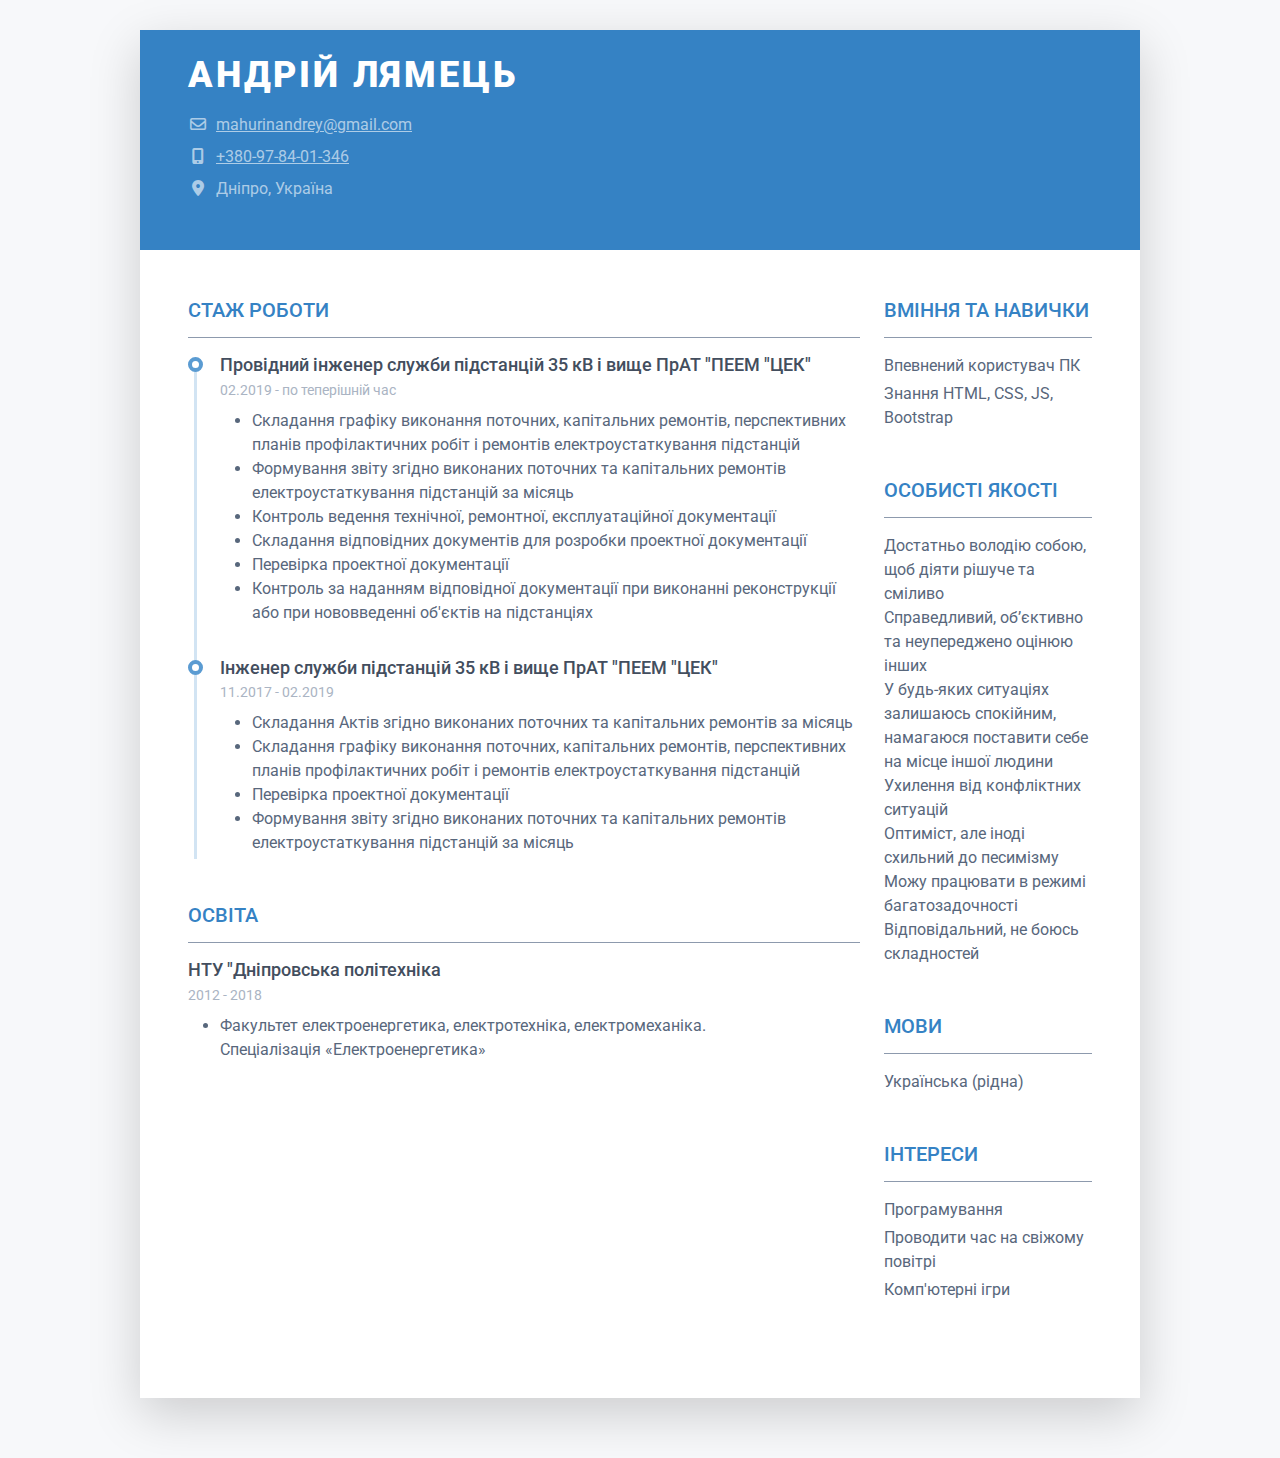
==== commit efba02d2: "Resume" ====
--- a/index.html
+++ b/index.html
@@ -167,7 +167,6 @@
                             <div class="resume-section-content">
                                 <ul class="list-unstyled">
                                     <li class="mb-1">Українська (рідна)</li>
-                                    <li class="mb-1">Англійська</li>
                                 </ul>
                             </div>
                         </section><!--//interests-section-->
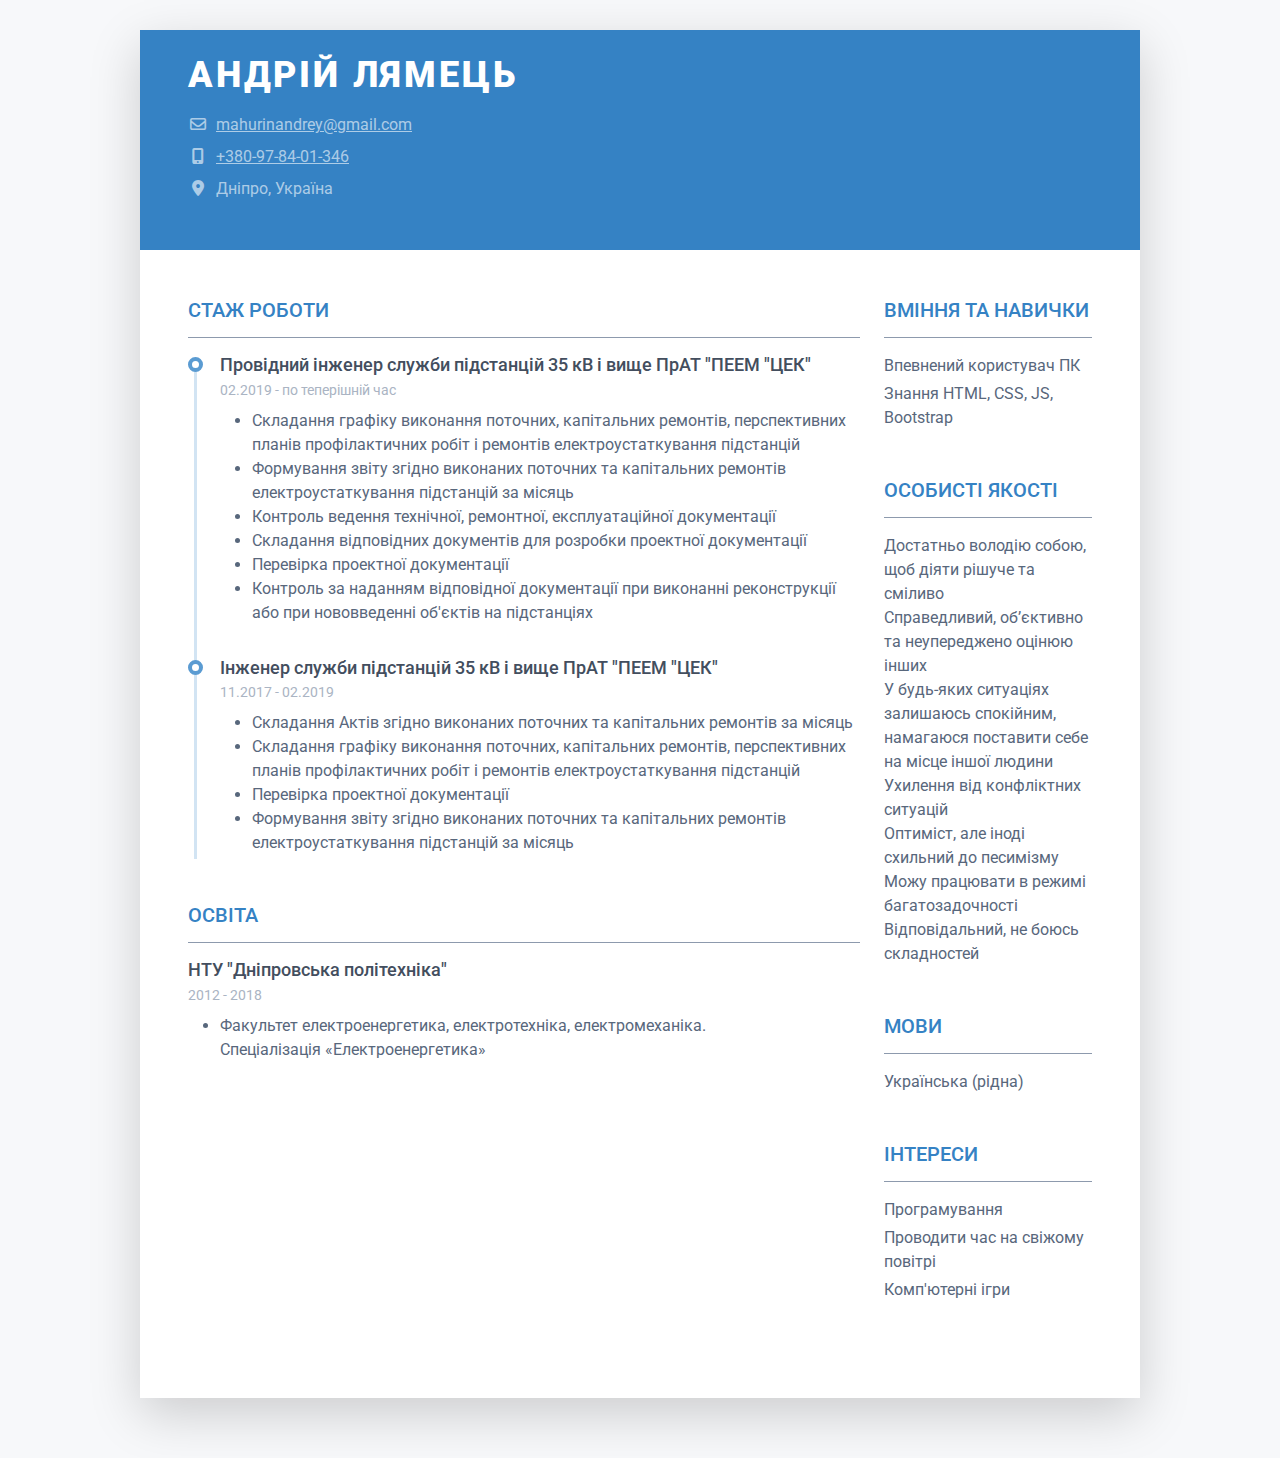
==== commit ced61d85: "1" ====
--- a/index.html
+++ b/index.html
@@ -114,7 +114,7 @@
                                 <div class="resume-timeline-item-header mb-2">
                                     <div class="d-flex flex-column flex-md-row">
                                         <h3 class="resume-position-title font-weight-bold mb-1">НТУ "Дніпровська
-                                            політехніка</h3>
+                                            політехніка"</h3>
                                         <div class="resume-company-name ms-auto"></div>
                                     </div><!--//row-->
                                     <div class="resume-position-time">2012 - 2018</div>
